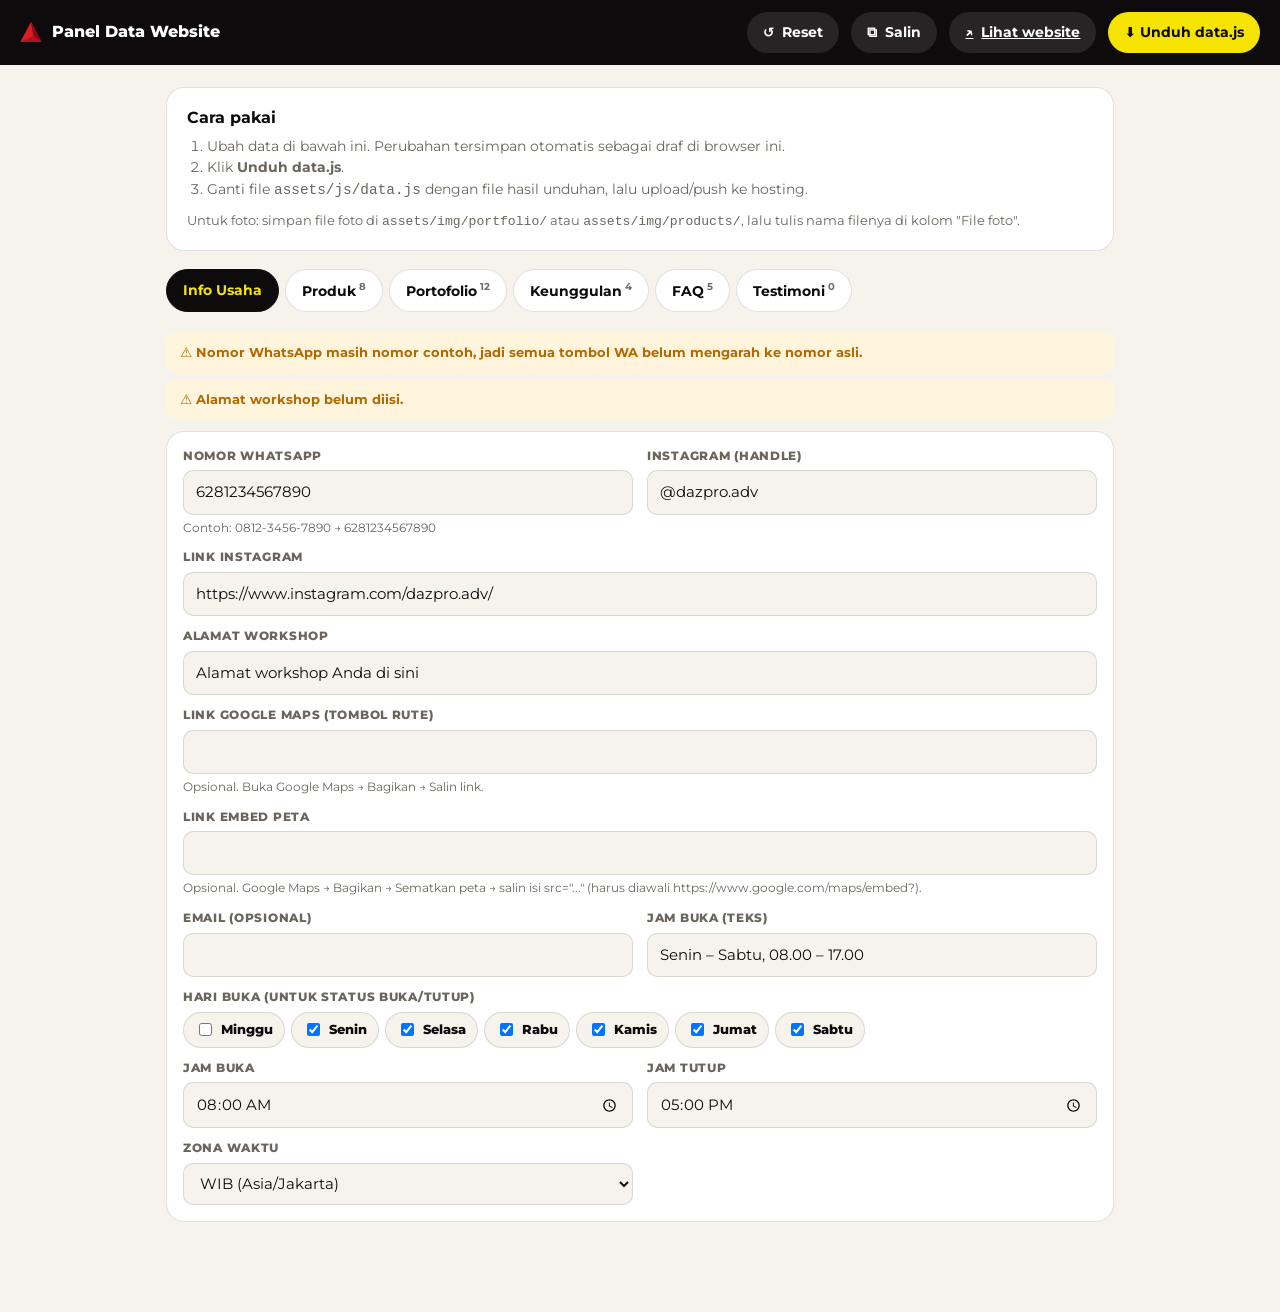
==== admin.html @ ab72d3c0 "Add search, compare, catalogue PDF, own-photo simulator and admin panel - Search palette (/, Ctrl/Cm" ====
<!doctype html>
<html lang="id">
<head>
  <meta charset="utf-8" />
  <meta name="viewport" content="width=device-width, initial-scale=1" />
  <title>Panel Data — Armada</title>
  <meta name="robots" content="noindex, nofollow" />
  <meta name="theme-color" content="#0d0b0c" />
  <link rel="icon" href="assets/img/icon-192.png" />
  <link rel="preconnect" href="https://fonts.googleapis.com" />
  <link rel="preconnect" href="https://fonts.gstatic.com" crossorigin />
  <link href="https://fonts.googleapis.com/css2?family=Montserrat:wght@500;600;700;800;900&display=swap" rel="stylesheet" />
  <style>
    :root {
      --yellow: #f5e400; --red: #c4141f; --ink: #0d0b0c; --ink-2: #1a1718; --cream: #f6f3ec; --cream-2: #ece7dc;
      --line: rgba(13, 11, 12, 0.12); --muted: #6b655e; --ok: #1d9a52; --warn: #b26a00;
      --font: "Montserrat", system-ui, sans-serif;
    }
    * { box-sizing: border-box; }
    body { margin: 0; font-family: var(--font); background: var(--cream); color: var(--ink); line-height: 1.5; }
    button, input, select, textarea { font: inherit; color: inherit; }
    button { cursor: pointer; }
    .top { position: sticky; top: 0; z-index: 10; display: flex; align-items: center; gap: 12px; flex-wrap: wrap; padding: 12px 20px; background: var(--ink); color: #fff; }
    .top h1 { font-size: 1rem; font-weight: 800; margin: 0; flex: 1; display: flex; align-items: center; gap: 10px; }
    .top h1 svg { width: 22px; height: 22px; }
    .top h1 small { font-weight: 600; color: #a39d95; font-size: 0.78rem; }
    .btn { display: inline-flex; align-items: center; gap: 8px; padding: 10px 16px; border-radius: 999px; border: 0; font-weight: 700; font-size: 0.86rem; background: rgba(255, 255, 255, 0.1); color: #fff; }
    .btn:hover { background: rgba(255, 255, 255, 0.18); }
    .btn-y { background: var(--yellow); color: var(--ink); }
    .btn-y:hover { background: #fff04a; }
    .btn-s { background: #fff; color: var(--ink); border: 1px solid var(--line); }
    .btn-s:hover { background: var(--cream-2); }
    .btn-d { background: transparent; color: var(--red); border: 1px solid rgba(196, 20, 31, 0.3); }
    .wrap { max-width: 980px; margin: 0 auto; padding: 22px 16px 80px; }
    .intro { background: #fff; border: 1px solid var(--line); border-radius: 18px; padding: 18px 20px; margin-bottom: 18px; }
    .intro b { display: block; margin-bottom: 6px; }
    .intro ol { margin: 0; padding-left: 20px; color: var(--muted); font-size: 0.9rem; }
    .intro p { margin: 10px 0 0; font-size: 0.82rem; color: var(--muted); }
    .tabs { display: flex; gap: 6px; overflow-x: auto; padding-bottom: 4px; margin-bottom: 16px; scrollbar-width: none; }
    .tab { flex: none; padding: 10px 16px; border-radius: 999px; border: 1px solid var(--line); background: #fff; font-weight: 700; font-size: 0.86rem; }
    .tab[aria-selected="true"] { background: var(--ink); color: var(--yellow); border-color: var(--ink); }
    .tab sup { font-size: 0.7em; opacity: 0.6; margin-left: 3px; }
    .panel { display: none; }
    .panel.on { display: block; }
    .card { background: #fff; border: 1px solid var(--line); border-radius: 18px; margin-bottom: 12px; overflow: hidden; }
    .card > summary { list-style: none; display: flex; align-items: center; gap: 10px; padding: 14px 16px; cursor: pointer; font-weight: 800; }
    .card > summary::-webkit-details-marker { display: none; }
    .card > summary .num { width: 28px; height: 28px; border-radius: 8px; display: grid; place-items: center; background: var(--cream-2); font-size: 0.78rem; flex: none; }
    .card > summary .ttl { flex: 1; min-width: 0; overflow: hidden; text-overflow: ellipsis; white-space: nowrap; }
    .card > summary .meta { font-size: 0.76rem; color: var(--muted); font-weight: 600; }
    .card[open] > summary { border-bottom: 1px solid var(--line); }
    .tools { display: flex; gap: 4px; }
    .ib { width: 32px; height: 32px; border-radius: 8px; border: 1px solid var(--line); background: #fff; display: grid; place-items: center; font-weight: 800; font-size: 0.9rem; }
    .ib:hover { background: var(--cream-2); }
    .ib.del { color: var(--red); }
    .body { padding: 16px; display: grid; grid-template-columns: 1fr 1fr; gap: 12px 14px; }
    .f { display: flex; flex-direction: column; gap: 5px; min-width: 0; }
    .f.full { grid-column: 1 / -1; }
    .f label { font-size: 0.74rem; font-weight: 800; letter-spacing: 0.06em; text-transform: uppercase; color: var(--muted); }
    .f small { font-size: 0.74rem; color: var(--muted); }
    .f input[type=text], .f input[type=time], .f select, .f textarea { width: 100%; padding: 10px 12px; border-radius: 10px; border: 1.5px solid var(--line); background: var(--cream); outline: none; font-size: 0.92rem; }
    .f textarea { min-height: 78px; resize: vertical; }
    .f input:focus, .f select:focus, .f textarea:focus { border-color: var(--ink); background: #fff; }
    .days { display: flex; flex-wrap: wrap; gap: 6px; }
    .days label { display: inline-flex; align-items: center; gap: 6px; padding: 7px 11px; border-radius: 999px; border: 1px solid var(--line); text-transform: none; letter-spacing: 0; font-size: 0.82rem; color: var(--ink); background: var(--cream); cursor: pointer; }
    .radios { display: flex; gap: 6px; flex-wrap: wrap; }
    .radios label { display: inline-flex; align-items: center; gap: 6px; padding: 7px 11px; border-radius: 999px; border: 1px solid var(--line); font-size: 0.82rem; text-transform: none; letter-spacing: 0; color: var(--ink); cursor: pointer; }
    .specs { display: grid; gap: 6px; }
    .spec { display: grid; grid-template-columns: 0.6fr 1.4fr 32px; gap: 6px; }
    .spec input { padding: 9px 10px; border-radius: 9px; border: 1.5px solid var(--line); background: var(--cream); outline: none; min-width: 0; }
    .addrow { justify-self: start; margin-top: 4px; padding: 7px 12px; border-radius: 999px; border: 1px dashed var(--line); background: none; font-weight: 700; font-size: 0.8rem; }
    .thumb { width: 100%; aspect-ratio: 4 / 3; border-radius: 12px; background: var(--cream-2) center / cover no-repeat; display: grid; place-items: center; color: var(--muted); font-size: 0.78rem; font-weight: 700; text-align: center; padding: 10px; }
    .add { width: 100%; padding: 14px; border-radius: 16px; border: 2px dashed var(--line); background: none; font-weight: 800; color: var(--muted); }
    .add:hover { border-color: var(--ink); color: var(--ink); }
    .warns { display: grid; gap: 6px; margin-bottom: 12px; }
    .warn { padding: 10px 14px; border-radius: 12px; background: #fff4dc; color: var(--warn); font-size: 0.84rem; font-weight: 700; }
    .okmsg { padding: 10px 14px; border-radius: 12px; background: #e3f6ea; color: var(--ok); font-size: 0.84rem; font-weight: 700; }
    .toast { position: fixed; left: 50%; bottom: 22px; transform: translate(-50%, 20px); opacity: 0; padding: 12px 18px; border-radius: 999px; background: var(--ink); color: #fff; font-weight: 700; font-size: 0.86rem; transition: all 0.3s; pointer-events: none; z-index: 20; }
    .toast.on { opacity: 1; transform: translate(-50%, 0); }
    .draft { font-size: 0.76rem; color: #a39d95; }
    @media (max-width: 640px) {
      .body { grid-template-columns: 1fr; }
      .top { padding: 10px 12px; }
      .top .btn span { display: none; }
      .spec { grid-template-columns: 1fr 1fr 32px; }
    }
  </style>
</head>
<body>
  <header class="top">
    <h1><svg viewBox="0 0 100 100" aria-hidden="true"><path d="M50 4L98 96H2z" fill="#B5141D"/><path d="M50 4L61 68L2 96z" fill="#DA1C24"/><path d="M50 4L98 96L61 68z" fill="#8A0D16"/></svg> Panel Data Website <small id="draftInfo" class="draft"></small></h1>
    <button class="btn" id="resetBtn" type="button" title="Buang perubahan & kembali ke data asli">↺ <span>Reset</span></button>
    <button class="btn" id="copyBtn" type="button">⧉ <span>Salin</span></button>
    <a class="btn" href="index.html" target="_blank" rel="noopener">↗ <span>Lihat website</span></a>
    <button class="btn btn-y" id="dlBtn" type="button">⬇ Unduh data.js</button>
  </header>

  <main class="wrap">
    <div class="intro">
      <b>Cara pakai</b>
      <ol>
        <li>Ubah data di bawah ini. Perubahan tersimpan otomatis sebagai draf di browser ini.</li>
        <li>Klik <b style="display:inline">Unduh data.js</b>.</li>
        <li>Ganti file <code>assets/js/data.js</code> dengan file hasil unduhan, lalu upload/push ke hosting.</li>
      </ol>
      <p>Untuk foto: simpan file foto di <code>assets/img/portfolio/</code> atau <code>assets/img/products/</code>, lalu tulis nama filenya di kolom "File foto".</p>
    </div>

    <nav class="tabs" role="tablist" id="tabs"></nav>
    <section id="panels"></section>
  </main>
  <div class="toast" id="toast" role="status"></div>

  <script src="assets/js/data.js"></script>
  <script>
  (() => {
    "use strict";
    const clone = (o) => JSON.parse(JSON.stringify(o === undefined ? null : o));
    const ORIGINAL = {
      SITE: clone(window.SITE || {}), PRODUCTS: clone(window.PRODUCTS || []), PORTFOLIO: clone(window.PORTFOLIO || []),
      WHY: clone(window.WHY || []), FAQ: clone(window.FAQ || []), TESTIMONI: clone(window.TESTIMONI || []),
    };
    const KEY = "armada-admin-draft";
    let D = clone(ORIGINAL);
    try {
      const saved = JSON.parse(localStorage.getItem(KEY) || "null");
      if (saved && saved.SITE) { D = Object.assign(clone(ORIGINAL), saved); }
    } catch (e) {}

    const CATS = ["Neon Box", "Huruf Timbul", "Neon Flex", "Billboard", "Pylon", "Fasad ACP", "Indoor", "Branding"];
    const ICONS = [["box", "Kotak"], ["type", "Huruf"], ["spark", "Neon"], ["board", "Billboard"], ["pylon", "Pylon"], ["layers", "Panel"], ["door", "Pintu"], ["car", "Mobil"]];
    const WHY_ICONS = [["pen", "Pena"], ["tool", "Alat"], ["shield", "Perisai"], ["pin", "Lokasi"], ["chat", "Chat"], ["clock", "Jam"]];
    const DAYS = ["Minggu", "Senin", "Selasa", "Rabu", "Kamis", "Jumat", "Sabtu"];
    const esc = (s) => String(s == null ? "" : s).replace(/[&<>"']/g, (c) => ({ "&": "&amp;", "<": "&lt;", ">": "&gt;", '"': "&quot;", "'": "&#39;" }[c]));
    const $ = (s, el = document) => el.querySelector(s);
    const $$ = (s, el = document) => [...el.querySelectorAll(s)];

    function toast(m) { const t = $("#toast"); t.textContent = m; t.classList.add("on"); clearTimeout(toast.t); toast.t = setTimeout(() => t.classList.remove("on"), 2200); }
    function save() {
      try { localStorage.setItem(KEY, JSON.stringify(D)); $("#draftInfo").textContent = "· draf tersimpan " + new Date().toLocaleTimeString("id-ID", { hour: "2-digit", minute: "2-digit" }); } catch (e) {}
    }
    const getPath = (path) => path.split(".").reduce((o, k) => (o == null ? o : o[k]), D);
    function setPath(path, val) {
      const ks = path.split(".");
      const last = ks.pop();
      const obj = ks.reduce((o, k) => o[k], D);
      obj[last] = val;
    }
    const slug = (s) => String(s || "").toLowerCase().normalize("NFD").replace(/[̀-ͯ]/g, "").replace(/[^a-z0-9]+/g, "-").replace(/^-|-$/g, "") || "produk";

    /* ---------- field builders ---------- */
    const fText = (path, label, opts = {}) =>
      '<div class="f' + (opts.full ? " full" : "") + '"><label>' + esc(label) + '</label><input type="text" data-path="' + path + '" value="' + esc(getPath(path)) + '" placeholder="' + esc(opts.ph || "") + '" />' + (opts.help ? "<small>" + esc(opts.help) + "</small>" : "") + "</div>";
    const fArea = (path, label, opts = {}) =>
      '<div class="f full"><label>' + esc(label) + '</label><textarea data-path="' + path + '" placeholder="' + esc(opts.ph || "") + '">' + esc(getPath(path)) + "</textarea></div>";
    const fSelect = (path, label, options, opts = {}) => {
      const v = getPath(path);
      const list = options.map((o) => (Array.isArray(o) ? o : [o, o]));
      if (v && !list.some(([x]) => x === v)) list.push([v, v]);
      return '<div class="f' + (opts.full ? " full" : "") + '"><label>' + esc(label) + '</label><select data-path="' + path + '">' + list.map(([x, l]) => '<option value="' + esc(x) + '"' + (x === v ? " selected" : "") + ">" + esc(l) + "</option>").join("") + "</select></div>";
    };
    const fTags = (path, label) =>
      '<div class="f full"><label>' + esc(label) + '</label><input type="text" data-tags="' + path + '" value="' + esc((getPath(path) || []).join(", ")) + '" /><small>Pisahkan dengan koma.</small></div>';
    const fSpecs = (path) => {
      const rows = getPath(path) || [];
      return '<div class="f full"><label>Spesifikasi</label><div class="specs">' +
        rows.map((r, k) => '<div class="spec"><input type="text" data-path="' + path + "." + k + '.0" value="' + esc(r[0]) + '" placeholder="Nama (mis. Bahan)" /><input type="text" data-path="' + path + "." + k + '.1" value="' + esc(r[1]) + '" placeholder="Isi" /><button type="button" class="ib del" data-spec-del="' + path + "|" + k + '" aria-label="Hapus baris">×</button></div>').join("") +
        '</div><button type="button" class="addrow" data-spec-add="' + path + '">+ Tambah baris</button></div>';
    };
    const thumb = (src) => '<div class="thumb" style="background-image:url(\'' + esc(src) + '\')" data-thumb="' + esc(src) + '">Foto belum ada<br/>(tampil ilustrasi)</div>';

    /* ---------- panels ---------- */
    function warnsHTML() {
      const s = D.SITE;
      const warns = [];
      if (!/^62\d{8,13}$/.test(s.whatsapp || "")) warns.push("Nomor WhatsApp harus format 62xxxxxxxxxx (tanpa +, tanpa 0 di depan).");
      if (s.whatsapp === "6281234567890") warns.push("Nomor WhatsApp masih nomor contoh, jadi semua tombol WA belum mengarah ke nomor asli.");
      if (!s.address || /Anda di sini/i.test(s.address)) warns.push("Alamat workshop belum diisi.");
      return warns.length ? warns.map((w) => '<div class="warn">⚠ ' + esc(w) + "</div>").join("") : '<div class="okmsg">✓ Info utama sudah lengkap.</div>';
    }
    function panelSite() {
      const s = D.SITE;
      const days = s.openDays || [];
      return '<div class="warns" id="warns">' + warnsHTML() + "</div>" +
        '<div class="card"><div class="body">' +
        fText("SITE.whatsapp", "Nomor WhatsApp", { ph: "6281234567890", help: "Contoh: 0812-3456-7890 → 6281234567890" }) +
        fText("SITE.instagramHandle", "Instagram (handle)", { ph: "@dazpro.adv" }) +
        fText("SITE.instagram", "Link Instagram", { full: true }) +
        fText("SITE.address", "Alamat workshop", { full: true }) +
        fText("SITE.mapsUrl", "Link Google Maps (tombol Rute)", { full: true, help: "Opsional. Buka Google Maps → Bagikan → Salin link." }) +
        fText("SITE.mapsEmbed", "Link embed peta", { full: true, help: "Opsional. Google Maps → Bagikan → Sematkan peta → salin isi src=\"...\" (harus diawali https://www.google.com/maps/embed?)." }) +
        fText("SITE.email", "Email (opsional)") +
        fText("SITE.hours", "Jam buka (teks)", { ph: "Senin – Sabtu, 08.00 – 17.00" }) +
        '<div class="f full"><label>Hari buka (untuk status Buka/Tutup)</label><div class="days">' +
        DAYS.map((d, k) => '<label><input type="checkbox" data-day="' + k + '"' + (days.includes(k) ? " checked" : "") + " /> " + d + "</label>").join("") + "</div></div>" +
        '<div class="f"><label>Jam buka</label><input type="time" data-path="SITE.openTime" value="' + esc(s.openTime || "08:00") + '" /></div>' +
        '<div class="f"><label>Jam tutup</label><input type="time" data-path="SITE.closeTime" value="' + esc(s.closeTime || "17:00") + '" /></div>' +
        fSelect("SITE.timezone", "Zona waktu", [["Asia/Jakarta", "WIB (Asia/Jakarta)"], ["Asia/Makassar", "WITA (Asia/Makassar)"], ["Asia/Jayapura", "WIT (Asia/Jayapura)"]]) +
        "</div></div>";
    }
    const listControls = (coll, i, n) =>
      '<span class="tools"><button type="button" class="ib" data-mv="' + coll + "|" + i + '|-1"' + (i === 0 ? " disabled" : "") + ' aria-label="Naik">↑</button><button type="button" class="ib" data-mv="' + coll + "|" + i + '|1"' + (i === n - 1 ? " disabled" : "") + ' aria-label="Turun">↓</button><button type="button" class="ib del" data-del="' + coll + "|" + i + '" aria-label="Hapus">×</button></span>';

    function panelProducts() {
      return D.PRODUCTS.map((p, i) => {
        const b = "PRODUCTS." + i;
        return '<details class="card"' + (openCards.has(b) ? " open" : "") + ' data-card="' + b + '"><summary><span class="num">' + (i + 1) + '</span><span class="ttl">' + esc(p.name || "(tanpa nama)") + '</span><span class="meta">' + esc(p.category || "") + "</span>" + listControls("PRODUCTS", i, D.PRODUCTS.length) + "</summary>" +
          '<div class="body">' + fText(b + ".name", "Nama produk") + fText(b + ".tagline", "Tagline singkat") +
          fSelect(b + ".category", "Kategori (untuk ilustrasi & karya terkait)", CATS) + fSelect(b + ".icon", "Ikon", ICONS) +
          fText(b + ".startPrice", "Harga mulai (opsional)", { ph: "Rp 350.000 / m²" }) + fText(b + ".badge", "Badge (opsional)", { ph: "Terlaris" }) +
          fArea(b + ".desc", "Deskripsi") + fSpecs(b + ".specs") + fTags(b + ".uses", "Cocok untuk") +
          fText(b + ".image", "File foto", { full: true, help: "Contoh: assets/img/products/neon-box.jpg" }) +
          fText(b + ".id", "ID (untuk link)", { help: "Huruf kecil & tanda minus, contoh: neon-box" }) +
          "</div></details>";
      }).join("") + '<button type="button" class="add" data-add="PRODUCTS">+ Tambah produk</button>';
    }
    function panelPortfolio() {
      return D.PORTFOLIO.map((w, i) => {
        const b = "PORTFOLIO." + i;
        const size = w.featured ? "featured" : w.wide ? "wide" : "normal";
        return '<details class="card"' + (openCards.has(b) ? " open" : "") + ' data-card="' + b + '"><summary><span class="num">' + (i + 1) + '</span><span class="ttl">' + esc(w.title || "(tanpa judul)") + '</span><span class="meta">' + esc(w.category || "") + "</span>" + listControls("PORTFOLIO", i, D.PORTFOLIO.length) + "</summary>" +
          '<div class="body"><div class="f">' + thumb(w.image) + "</div><div class=\"f\" style=\"gap:12px\">" +
          fText(b + ".title", "Judul") + fSelect(b + ".category", "Kategori", CATS) + fText(b + ".place", "Lokasi / jenis tempat") + "</div>" +
          fText(b + ".image", "File foto (sesudah)", { full: true, help: "Contoh: assets/img/portfolio/p1.jpg" }) +
          fText(b + ".before", "File foto sebelum (opsional)", { full: true, help: "Kalau diisi, muncul tombol Sebelum/Sesudah di lightbox." }) +
          '<div class="f full"><label>Ukuran kartu</label><div class="radios">' +
          [["normal", "Biasa"], ["wide", "Lebar"], ["featured", "Besar"]].map(([v, l]) => '<label><input type="radio" name="sz' + i + '" data-size="' + i + '" value="' + v + '"' + (size === v ? " checked" : "") + " /> " + l + "</label>").join("") +
          "</div></div></div></details>";
      }).join("") + '<button type="button" class="add" data-add="PORTFOLIO">+ Tambah karya</button>';
    }
    function panelSimple(coll, fields, titleKey) {
      return D[coll].map((it, i) => {
        const b = coll + "." + i;
        return '<details class="card"' + (openCards.has(b) ? " open" : "") + ' data-card="' + b + '"><summary><span class="num">' + (i + 1) + '</span><span class="ttl">' + esc(it[titleKey] || "(kosong)") + "</span>" + listControls(coll, i, D[coll].length) + "</summary>" +
          '<div class="body">' + fields(b) + "</div></details>";
      }).join("") + '<button type="button" class="add" data-add="' + coll + '">+ Tambah</button>';
    }

    const TABS = [
      ["site", "Info Usaha", () => panelSite(), null],
      ["products", "Produk", () => panelProducts(), "PRODUCTS"],
      ["portfolio", "Portofolio", () => panelPortfolio(), "PORTFOLIO"],
      ["why", "Keunggulan", () => panelSimple("WHY", (b) => fText(b + ".title", "Judul") + fSelect(b + ".icon", "Ikon", WHY_ICONS) + fArea(b + ".text", "Teks"), "title"), "WHY"],
      ["faq", "FAQ", () => panelSimple("FAQ", (b) => fText(b + ".q", "Pertanyaan", { full: true }) + fArea(b + ".a", "Jawaban"), "q"), "FAQ"],
      ["testi", "Testimoni", () => '<div class="intro" style="margin-bottom:12px"><b>Testimoni asli dari klien</b><p style="margin:0">Section testimoni di website baru muncul kalau ada minimal 1 testimoni. Gunakan testimoni asli dan minta izin klien.</p></div>' +
        panelSimple("TESTIMONI", (b) => fText(b + ".name", "Nama") + fText(b + ".business", "Nama usaha") + fSelect(b + ".product", "Produk", [""].concat(D.PRODUCTS.map((p) => p.name))) + fSelect(b + ".rating", "Rating", [[5, "★★★★★"], [4, "★★★★"], [3, "★★★"]].map(([v, l]) => [String(v), l])) + fArea(b + ".text", "Isi testimoni"), "name"), "TESTIMONI"],
    ];
    const DEFAULTS = {
      PRODUCTS: () => ({ id: "produk-baru-" + Date.now().toString(36).slice(-4), category: "Neon Box", name: "Produk Baru", tagline: "", icon: "box", image: "", desc: "", specs: [["Bahan", ""]], uses: [], startPrice: "", badge: "" }),
      PORTFOLIO: () => ({ title: "Karya Baru", category: "Neon Box", place: "", image: "assets/img/portfolio/", before: "" }),
      WHY: () => ({ icon: "pen", title: "", text: "" }),
      FAQ: () => ({ q: "", a: "" }),
      TESTIMONI: () => ({ name: "", business: "", text: "", rating: "5", product: "" }),
    };
    let current = "site";
    const openCards = new Set();

    function renderTabs() {
      $("#tabs").innerHTML = TABS.map(([id, label, , coll]) => '<button class="tab" role="tab" data-tab="' + id + '" aria-selected="' + (id === current) + '">' + label + (coll ? "<sup>" + D[coll].length + "</sup>" : "") + "</button>").join("");
    }
    function render() {
      renderTabs();
      const t = TABS.find((x) => x[0] === current);
      $("#panels").innerHTML = '<div class="panel on">' + t[2]() + "</div>";
      $$("[data-thumb]").forEach((el) => {
        const src = el.dataset.thumb;
        if (!src || /\/$/.test(src)) return;
        const im = new Image();
        im.onload = () => { el.textContent = ""; };
        im.src = src;
      });
    }

    /* ---------- events ---------- */
    document.addEventListener("input", (e) => {
      const el = e.target;
      if (el.dataset.path) {
        let v = el.value;
        if (el.dataset.path === "SITE.whatsapp") v = v.replace(/[^\d]/g, "").replace(/^0/, "62");
        setPath(el.dataset.path, v);
        if (/\.(name|title|q|category)$/.test(el.dataset.path)) {
          const card = el.closest("details");
          if (card) {
            const it = getPath(card.dataset.card);
            card.querySelector(".ttl").textContent = it.name || it.title || it.q || "(kosong)";
            const m = card.querySelector(".meta");
            if (m && it.category) m.textContent = it.category;
          }
        }
        if (el.dataset.path.startsWith("SITE.") && el.dataset.path === "SITE.whatsapp" && el.value !== v) el.value = v;
        save();
      } else if (el.dataset.tags) {
        setPath(el.dataset.tags, el.value.split(",").map((x) => x.trim()).filter(Boolean));
        save();
      }
    });
    document.addEventListener("change", (e) => {
      const el = e.target;
      if (el.dataset.path && el.tagName === "SELECT") { setPath(el.dataset.path, el.value); save(); }
      if (el.dataset.day) {
        D.SITE.openDays = $$("[data-day]").filter((x) => x.checked).map((x) => +x.dataset.day);
        save();
      }
      if (el.dataset.size) {
        const w = D.PORTFOLIO[+el.dataset.size];
        delete w.featured; delete w.wide;
        if (el.value === "featured") w.featured = true;
        if (el.value === "wide") w.wide = true;
        save();
      }
      if (el.dataset.path === "SITE.whatsapp" || el.dataset.path === "SITE.address") { const w = $("#warns"); if (w) w.innerHTML = warnsHTML(); }
    });
    document.addEventListener("toggle", (e) => {
      const d = e.target;
      if (d.dataset && d.dataset.card) d.open ? openCards.add(d.dataset.card) : openCards.delete(d.dataset.card);
    }, true);
    document.addEventListener("click", (e) => {
      const tab = e.target.closest("[data-tab]");
      if (tab) { current = tab.dataset.tab; render(); return; }
      const add = e.target.closest("[data-add]");
      if (add) {
        const c = add.dataset.add;
        D[c].push(DEFAULTS[c]());
        openCards.add(c + "." + (D[c].length - 1));
        save(); render();
        setTimeout(() => { const cards = $$("details.card"); const last = cards[cards.length - 1]; if (last) last.scrollIntoView({ behavior: "smooth", block: "center" }); }, 50);
        return;
      }
      const del = e.target.closest("[data-del]");
      if (del) {
        e.preventDefault();
        const [c, i] = del.dataset.del.split("|");
        const it = D[c][+i];
        if (!confirm('Hapus "' + (it.name || it.title || it.q || "item ini") + '"?')) return;
        D[c].splice(+i, 1);
        openCards.clear();
        save(); render(); toast("Dihapus");
        return;
      }
      const mv = e.target.closest("[data-mv]");
      if (mv) {
        e.preventDefault();
        const [c, i, d] = mv.dataset.mv.split("|");
        const a = +i, b2 = a + +d;
        if (b2 < 0 || b2 >= D[c].length) return;
        [D[c][a], D[c][b2]] = [D[c][b2], D[c][a]];
        openCards.clear();
        save(); render();
        return;
      }
      const sa = e.target.closest("[data-spec-add]");
      if (sa) { getPath(sa.dataset.specAdd).push(["", ""]); save(); render(); return; }
      const sd = e.target.closest("[data-spec-del]");
      if (sd) { const [path, k] = sd.dataset.specDel.split("|"); getPath(path).splice(+k, 1); save(); render(); return; }
    });

    /* ---------- output ---------- */
    function buildFile() {
      D.PRODUCTS.forEach((p) => { if (!p.id) p.id = slug(p.name); });
      const stamp = new Date().toLocaleString("id-ID");
      const j = (v) => JSON.stringify(v, null, 2);
      return "/* =========================================================\n" +
        "   DATA WEBSITE CV ARMADA ADVERTISING\n" +
        "   Dibuat lewat admin.html pada " + stamp + ".\n" +
        "   Bisa diedit lagi lewat admin.html atau langsung di file ini.\n" +
        "   ========================================================= */\n\n" +
        "window.SITE = " + j(D.SITE) + ";\n\n" +
        "window.PRODUCTS = " + j(D.PRODUCTS) + ";\n\n" +
        "window.PORTFOLIO = " + j(D.PORTFOLIO) + ";\n\n" +
        "window.WHY = " + j(D.WHY) + ";\n\n" +
        "window.FAQ = " + j(D.FAQ) + ";\n\n" +
        "window.TESTIMONI = " + j(D.TESTIMONI.map((t) => Object.assign({}, t, { rating: +t.rating || 5 }))) + ";\n";
    }
    $("#dlBtn").addEventListener("click", () => {
      const blob = new Blob([buildFile()], { type: "text/javascript" });
      const a = document.createElement("a");
      a.href = URL.createObjectURL(blob);
      a.download = "data.js";
      document.body.appendChild(a);
      a.click();
      setTimeout(() => { URL.revokeObjectURL(a.href); a.remove(); }, 1000);
      toast("data.js diunduh — ganti file assets/js/data.js dengan file ini");
    });
    $("#copyBtn").addEventListener("click", async () => {
      try { await navigator.clipboard.writeText(buildFile()); toast("Isi data.js disalin"); } catch (e) { toast("Gagal menyalin — pakai tombol Unduh"); }
    });
    $("#resetBtn").addEventListener("click", () => {
      if (!confirm("Buang semua perubahan draf dan kembali ke data asli?")) return;
      D = clone(ORIGINAL);
      try { localStorage.removeItem(KEY); } catch (e) {}
      $("#draftInfo").textContent = "";
      openCards.clear();
      render();
      toast("Kembali ke data asli");
    });

    try { if (localStorage.getItem(KEY)) $("#draftInfo").textContent = "· draf dimuat"; } catch (e) {}
    render();
  })();
  </script>
</body>
</html>
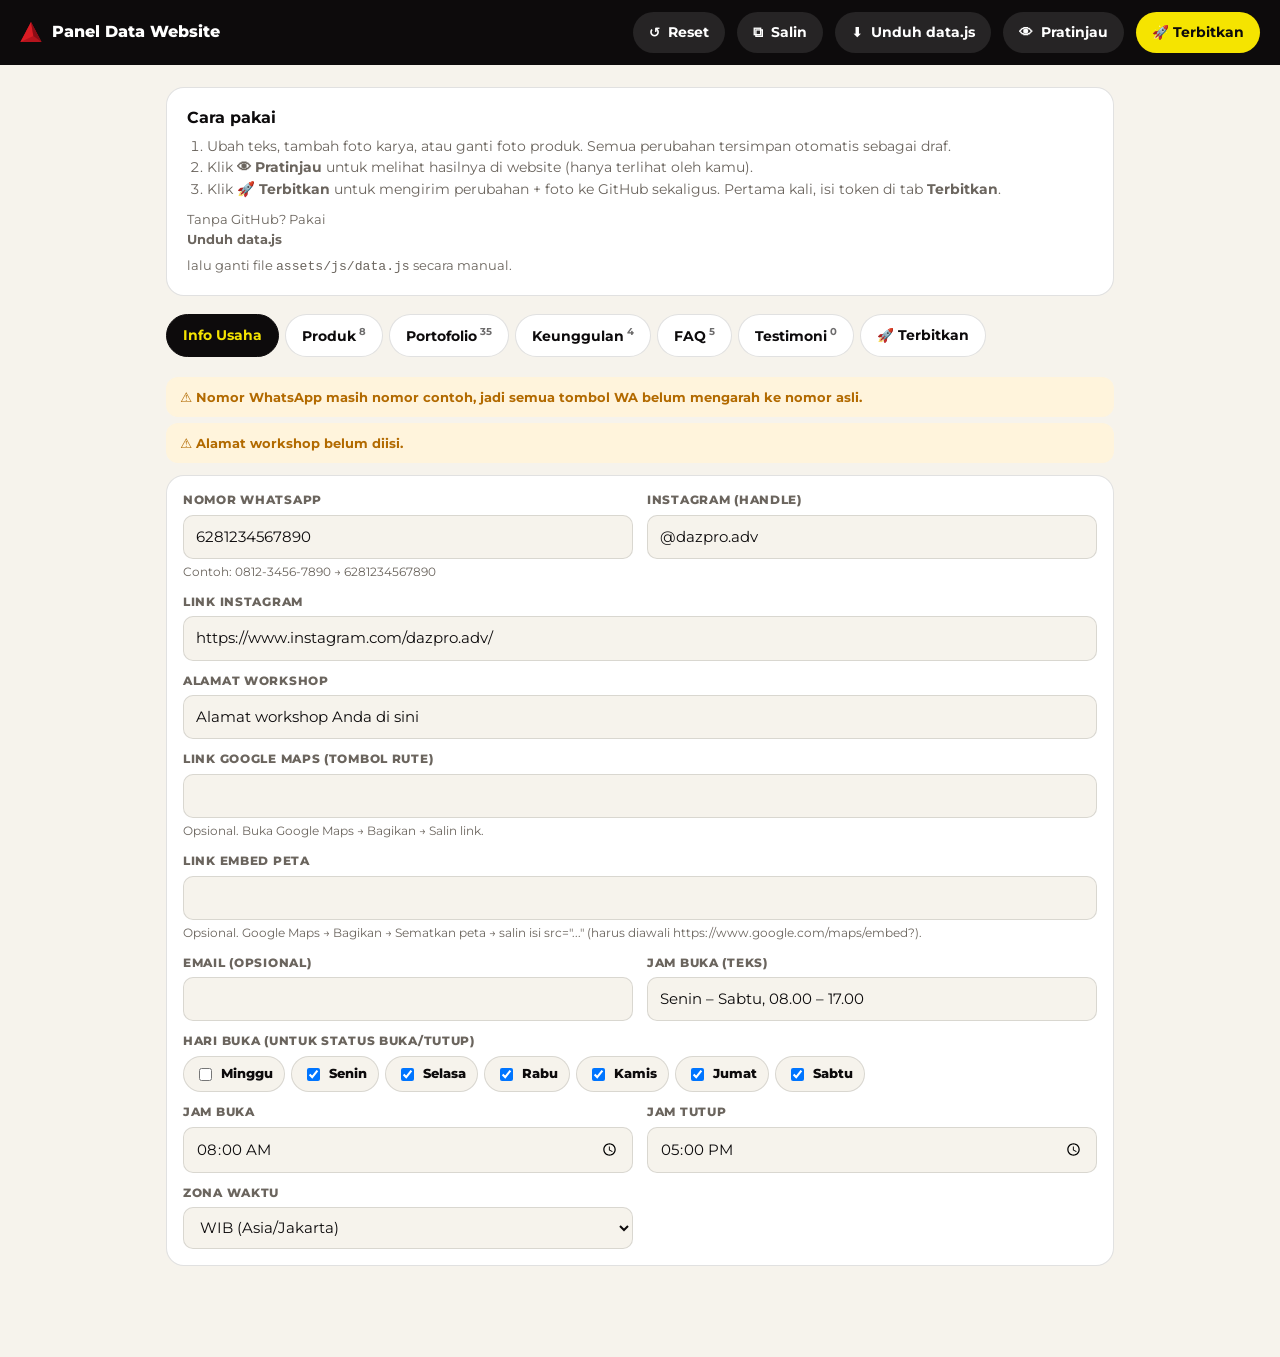
==== commit 277acdba: "Add real portfolio photos and settings gear with upload/preview/publish - 35 real project photos (we" ====
--- a/admin.html
+++ b/admin.html
@@ -78,6 +78,30 @@
     .toast { position: fixed; left: 50%; bottom: 22px; transform: translate(-50%, 20px); opacity: 0; padding: 12px 18px; border-radius: 999px; background: var(--ink); color: #fff; font-weight: 700; font-size: 0.86rem; transition: all 0.3s; pointer-events: none; z-index: 20; }
     .toast.on { opacity: 1; transform: translate(-50%, 0); }
     .draft { font-size: 0.76rem; color: #a39d95; }
+    .upbar { display: flex; align-items: center; gap: 12px; flex-wrap: wrap; margin-bottom: 12px; padding: 14px 16px; border-radius: 16px; background: var(--ink); color: #fff; }
+    .upbar small { color: #a39d95; font-size: 0.8rem; }
+    .btn-up { display: inline-flex; align-items: center; gap: 8px; padding: 11px 16px; border-radius: 999px; background: var(--yellow); color: var(--ink); font-weight: 800; font-size: 0.88rem; cursor: pointer; }
+    .btn-up:focus-within { outline: 2px solid #fff; outline-offset: 2px; }
+    .btn-up input, .thumb-wrap input { position: absolute; width: 1px; height: 1px; opacity: 0; }
+    .thumb-wrap { position: relative; display: grid; gap: 8px; }
+    .thumb-wrap .thumb { background-size: contain; background-color: #1a1718; }
+    .swap { display: inline-flex; justify-content: center; padding: 8px 12px; border-radius: 999px; border: 1px dashed var(--line); font-weight: 700; font-size: 0.8rem; cursor: pointer; background: #fff; }
+    .swap:hover { border-color: var(--ink); }
+    .pend { display: inline-block; padding: 3px 8px; border-radius: 999px; background: #fff4dc; color: var(--warn); font-size: 0.7rem; font-weight: 800; }
+    .ratio { font-size: 0.78rem; color: var(--muted); }
+    .btn[disabled] { opacity: 0.5; pointer-events: none; }
+    .busy { position: fixed; inset: 0; z-index: 30; display: none; place-items: center; background: rgba(13, 11, 12, 0.55); }
+    .busy.on { display: grid; }
+    .busy div { padding: 18px 24px; border-radius: 18px; background: #fff; font-weight: 800; display: flex; align-items: center; gap: 12px; }
+    .busy div::before { content: ""; width: 18px; height: 18px; border-radius: 50%; border: 3px solid var(--cream-2); border-top-color: var(--ink); animation: sp 0.8s linear infinite; }
+    @keyframes sp { to { transform: rotate(360deg); } }
+    .steps-gh { margin: 0; padding-left: 20px; color: var(--muted); font-size: 0.88rem; display: grid; gap: 4px; }
+    .steps-gh a { color: var(--ink); font-weight: 700; }
+    .chk { display: flex; align-items: center; gap: 8px; font-size: 0.86rem; font-weight: 600; }
+    .res { padding: 12px 14px; border-radius: 12px; font-size: 0.86rem; font-weight: 700; }
+    .res.ok { background: #e3f6ea; color: var(--ok); }
+    .res.err { background: #fde8e8; color: var(--red); }
+    .res a { color: inherit; }
     @media (max-width: 640px) {
       .body { grid-template-columns: 1fr; }
       .top { padding: 10px 12px; }
@@ -91,25 +115,27 @@
     <h1><svg viewBox="0 0 100 100" aria-hidden="true"><path d="M50 4L98 96H2z" fill="#B5141D"/><path d="M50 4L61 68L2 96z" fill="#DA1C24"/><path d="M50 4L98 96L61 68z" fill="#8A0D16"/></svg> Panel Data Website <small id="draftInfo" class="draft"></small></h1>
     <button class="btn" id="resetBtn" type="button" title="Buang perubahan & kembali ke data asli">↺ <span>Reset</span></button>
     <button class="btn" id="copyBtn" type="button">⧉ <span>Salin</span></button>
-    <a class="btn" href="index.html" target="_blank" rel="noopener">↗ <span>Lihat website</span></a>
-    <button class="btn btn-y" id="dlBtn" type="button">⬇ Unduh data.js</button>
+    <button class="btn" id="dlBtn" type="button">⬇ <span>Unduh data.js</span></button>
+    <button class="btn" id="previewBtn" type="button">👁 <span>Pratinjau</span></button>
+    <button class="btn btn-y" id="pubBtn" type="button">🚀 Terbitkan</button>
   </header>
 
   <main class="wrap">
     <div class="intro">
       <b>Cara pakai</b>
       <ol>
-        <li>Ubah data di bawah ini. Perubahan tersimpan otomatis sebagai draf di browser ini.</li>
-        <li>Klik <b style="display:inline">Unduh data.js</b>.</li>
-        <li>Ganti file <code>assets/js/data.js</code> dengan file hasil unduhan, lalu upload/push ke hosting.</li>
+        <li>Ubah teks, tambah foto karya, atau ganti foto produk. Semua perubahan tersimpan otomatis sebagai draf.</li>
+        <li>Klik <b style="display:inline">👁 Pratinjau</b> untuk melihat hasilnya di website (hanya terlihat oleh kamu).</li>
+        <li>Klik <b style="display:inline">🚀 Terbitkan</b> untuk mengirim perubahan + foto ke GitHub sekaligus. Pertama kali, isi token di tab <b style="display:inline">Terbitkan</b>.</li>
       </ol>
-      <p>Untuk foto: simpan file foto di <code>assets/img/portfolio/</code> atau <code>assets/img/products/</code>, lalu tulis nama filenya di kolom "File foto".</p>
+      <p>Tanpa GitHub? Pakai <b>Unduh data.js</b> lalu ganti file <code>assets/js/data.js</code> secara manual.</p>
     </div>
 
     <nav class="tabs" role="tablist" id="tabs"></nav>
     <section id="panels"></section>
   </main>
   <div class="toast" id="toast" role="status"></div>
+  <div class="busy" id="busy" role="status" aria-live="polite"><div id="busyText">Memproses…</div></div>
 
   <script src="assets/js/data.js"></script>
   <script>
@@ -121,13 +147,23 @@
       WHY: clone(window.WHY || []), FAQ: clone(window.FAQ || []), TESTIMONI: clone(window.TESTIMONI || []),
     };
     const KEY = "armada-admin-draft";
+    const hashOf = (str) => { let h = 5381; for (let i = 0; i < str.length; i++) h = ((h << 5) + h + str.charCodeAt(i)) | 0; return String(h >>> 0); };
+    const BASE = hashOf(JSON.stringify(ORIGINAL));
     let D = clone(ORIGINAL);
     try {
       const saved = JSON.parse(localStorage.getItem(KEY) || "null");
-      if (saved && saved.SITE) { D = Object.assign(clone(ORIGINAL), saved); }
+      if (saved && saved.SITE) {
+        const same = saved._base === BASE;
+        if (same || confirm("Ada draf lama yang dibuat sebelum data website diperbarui.\n\nOK = lanjutkan draf lama\nBatal = pakai data website terbaru")) {
+          D = Object.assign(clone(ORIGINAL), saved);
+        } else {
+          localStorage.setItem(KEY, "");
+        }
+      }
     } catch (e) {}
-
-    const CATS = ["Neon Box", "Huruf Timbul", "Neon Flex", "Billboard", "Pylon", "Fasad ACP", "Indoor", "Branding"];
+    delete D._base;
+
+    const CATS = ["Huruf Timbul", "Neon Box", "Neon Flex", "Billboard", "Pylon", "Fasad ACP", "Indoor", "Branding", "Event"];
     const ICONS = [["box", "Kotak"], ["type", "Huruf"], ["spark", "Neon"], ["board", "Billboard"], ["pylon", "Pylon"], ["layers", "Panel"], ["door", "Pintu"], ["car", "Mobil"]];
     const WHY_ICONS = [["pen", "Pena"], ["tool", "Alat"], ["shield", "Perisai"], ["pin", "Lokasi"], ["chat", "Chat"], ["clock", "Jam"]];
     const DAYS = ["Minggu", "Senin", "Selasa", "Rabu", "Kamis", "Jumat", "Sabtu"];
@@ -137,7 +173,7 @@
 
     function toast(m) { const t = $("#toast"); t.textContent = m; t.classList.add("on"); clearTimeout(toast.t); toast.t = setTimeout(() => t.classList.remove("on"), 2200); }
     function save() {
-      try { localStorage.setItem(KEY, JSON.stringify(D)); $("#draftInfo").textContent = "· draf tersimpan " + new Date().toLocaleTimeString("id-ID", { hour: "2-digit", minute: "2-digit" }); } catch (e) {}
+      try { localStorage.setItem(KEY, JSON.stringify(Object.assign({ _base: BASE }, D))); $("#draftInfo").textContent = "· draf tersimpan " + new Date().toLocaleTimeString("id-ID", { hour: "2-digit", minute: "2-digit" }); } catch (e) {}
     }
     const getPath = (path) => path.split(".").reduce((o, k) => (o == null ? o : o[k]), D);
     function setPath(path, val) {
@@ -167,7 +203,15 @@
         rows.map((r, k) => '<div class="spec"><input type="text" data-path="' + path + "." + k + '.0" value="' + esc(r[0]) + '" placeholder="Nama (mis. Bahan)" /><input type="text" data-path="' + path + "." + k + '.1" value="' + esc(r[1]) + '" placeholder="Isi" /><button type="button" class="ib del" data-spec-del="' + path + "|" + k + '" aria-label="Hapus baris">×</button></div>').join("") +
         '</div><button type="button" class="addrow" data-spec-add="' + path + '">+ Tambah baris</button></div>';
     };
-    const thumb = (src) => '<div class="thumb" style="background-image:url(\'' + esc(src) + '\')" data-thumb="' + esc(src) + '">Foto belum ada<br/>(tampil ilustrasi)</div>';
+    const PENDING = new Map(); // path -> { blob, url }
+    const urlFor = (path) => (PENDING.get(path) || {}).url || path;
+    function saveBlobs() {
+      const m = {};
+      PENDING.forEach((v, k) => { m[k] = v.url; });
+      try { localStorage.setItem("armada-admin-blobs", JSON.stringify(m)); } catch (e) {}
+    }
+    const thumb = (src) => '<div class="thumb" style="background-image:url(\'' + esc(urlFor(src)) + '\')" data-thumb="' + esc(urlFor(src)) + '">Foto belum ada<br/>(tampil ilustrasi)</div>';
+    const pendBadge = (path) => (PENDING.has(path) ? ' <span class="pend">belum diterbitkan</span>' : "");
 
     /* ---------- panels ---------- */
     function warnsHTML() {
@@ -209,23 +253,25 @@
           fSelect(b + ".category", "Kategori (untuk ilustrasi & karya terkait)", CATS) + fSelect(b + ".icon", "Ikon", ICONS) +
           fText(b + ".startPrice", "Harga mulai (opsional)", { ph: "Rp 350.000 / m²" }) + fText(b + ".badge", "Badge (opsional)", { ph: "Terlaris" }) +
           fArea(b + ".desc", "Deskripsi") + fSpecs(b + ".specs") + fTags(b + ".uses", "Cocok untuk") +
-          fText(b + ".image", "File foto", { full: true, help: "Contoh: assets/img/products/neon-box.jpg" }) +
+          '<div class="f"><div class="thumb-wrap">' + thumb(p.image) + '<label class="swap">📷 Ganti foto<input type="file" accept="image/*" data-replace="PRODUCTS|' + i + '" /></label></div></div>' +
+          '<div class="f"><label>File foto' + pendBadge(p.image) + '</label><input type="text" data-path="' + b + '.image" value="' + esc(p.image) + '" /><small>Terisi otomatis saat ganti foto.</small></div>' +
           fText(b + ".id", "ID (untuk link)", { help: "Huruf kecil & tanda minus, contoh: neon-box" }) +
           "</div></details>";
       }).join("") + '<button type="button" class="add" data-add="PRODUCTS">+ Tambah produk</button>';
     }
     function panelPortfolio() {
-      return D.PORTFOLIO.map((w, i) => {
+      return '<div class="upbar"><label class="btn-up">＋ Tambah foto karya<input type="file" accept="image/*" multiple data-upload="PORTFOLIO" /></label><small>Bisa pilih banyak foto sekaligus. Otomatis dikecilkan, proporsional, dan data lokasi (EXIF) dihapus.</small></div>' +
+        D.PORTFOLIO.map((w, i) => {
         const b = "PORTFOLIO." + i;
         const size = w.featured ? "featured" : w.wide ? "wide" : "normal";
         return '<details class="card"' + (openCards.has(b) ? " open" : "") + ' data-card="' + b + '"><summary><span class="num">' + (i + 1) + '</span><span class="ttl">' + esc(w.title || "(tanpa judul)") + '</span><span class="meta">' + esc(w.category || "") + "</span>" + listControls("PORTFOLIO", i, D.PORTFOLIO.length) + "</summary>" +
-          '<div class="body"><div class="f">' + thumb(w.image) + "</div><div class=\"f\" style=\"gap:12px\">" +
+          '<div class="body"><div class="f"><div class="thumb-wrap">' + thumb(w.thumb || w.image) + '<label class="swap">📷 Ganti foto<input type="file" accept="image/*" data-replace="PORTFOLIO|' + i + '" /></label></div></div><div class="f" style="gap:12px">' +
           fText(b + ".title", "Judul") + fSelect(b + ".category", "Kategori", CATS) + fText(b + ".place", "Lokasi / jenis tempat") + "</div>" +
-          fText(b + ".image", "File foto (sesudah)", { full: true, help: "Contoh: assets/img/portfolio/p1.jpg" }) +
+          '<div class="f full"><label>File foto' + pendBadge(w.image) + '</label><input type="text" data-path="' + b + '.image" value="' + esc(w.image) + '" /><small>Terisi otomatis saat upload.' + (w.ratio ? ' <span class="ratio">Rasio ' + esc(w.ratio) + " (proporsional otomatis)</span>" : "") + "</small></div>" +
           fText(b + ".before", "File foto sebelum (opsional)", { full: true, help: "Kalau diisi, muncul tombol Sebelum/Sesudah di lightbox." }) +
-          '<div class="f full"><label>Ukuran kartu</label><div class="radios">' +
+          (w.ratio ? "" : '<div class="f full"><label>Ukuran kartu</label><div class="radios">' +
           [["normal", "Biasa"], ["wide", "Lebar"], ["featured", "Besar"]].map(([v, l]) => '<label><input type="radio" name="sz' + i + '" data-size="' + i + '" value="' + v + '"' + (size === v ? " checked" : "") + " /> " + l + "</label>").join("") +
-          "</div></div></div></details>";
+          "</div></div>") + "</div></details>";
       }).join("") + '<button type="button" class="add" data-add="PORTFOLIO">+ Tambah karya</button>';
     }
     function panelSimple(coll, fields, titleKey) {
@@ -234,6 +280,40 @@
         return '<details class="card"' + (openCards.has(b) ? " open" : "") + ' data-card="' + b + '"><summary><span class="num">' + (i + 1) + '</span><span class="ttl">' + esc(it[titleKey] || "(kosong)") + "</span>" + listControls(coll, i, D[coll].length) + "</summary>" +
           '<div class="body">' + fields(b) + "</div></details>";
       }).join("") + '<button type="button" class="add" data-add="' + coll + '">+ Tambah</button>';
+    }
+
+    const GHK = "armada-gh";
+    function ghCfg() {
+      const def = { owner: "azkinadeco", repo: "armada_advertising", branch: "main", token: "" };
+      try { return Object.assign(def, JSON.parse(localStorage.getItem(GHK) || sessionStorage.getItem(GHK) || "null") || {}); } catch (e) { return def; }
+    }
+    function saveGh(cfg, remember) {
+      const v = JSON.stringify(cfg);
+      try {
+        if (remember) { localStorage.setItem(GHK, v); sessionStorage.setItem(GHK, ""); }
+        else { sessionStorage.setItem(GHK, v); localStorage.setItem(GHK, ""); }
+      } catch (e) {}
+    }
+    let lastResult = "";
+    function panelPublish() {
+      const c = ghCfg();
+      const remembered = (() => { try { return !!localStorage.getItem(GHK); } catch (e) { return false; } })();
+      return '<div class="card"><div class="body">' +
+        '<div class="f full"><label>Terbitkan langsung ke GitHub</label><ol class="steps-gh">' +
+        '<li>Buka <a href="https://github.com/settings/personal-access-tokens/new" target="_blank" rel="noopener">pembuatan Fine-grained token</a>.</li>' +
+        "<li>Repository access: <b>Only select repositories</b> → pilih repo website ini.</li>" +
+        "<li>Permissions → Repository → <b>Contents: Read and write</b>. Buat token, lalu salin.</li>" +
+        "<li>Tempel di bawah, klik <b>Tes koneksi</b>, lalu <b>🚀 Terbitkan</b>.</li></ol></div>" +
+        '<div class="f"><label>Pemilik (owner)</label><input type="text" data-gh="owner" value="' + esc(c.owner) + '" /></div>' +
+        '<div class="f"><label>Repo</label><input type="text" data-gh="repo" value="' + esc(c.repo) + '" /></div>' +
+        '<div class="f"><label>Branch</label><input type="text" data-gh="branch" value="' + esc(c.branch) + '" /></div>' +
+        '<div class="f"><label>Token</label><input type="password" data-gh="token" value="' + esc(c.token) + '" placeholder="github_pat_…" autocomplete="off" /></div>' +
+        '<label class="chk f full"><input type="checkbox" id="ghRemember"' + (remembered ? " checked" : "") + " /> Ingat token di perangkat ini (jangan centang di komputer umum)</label>" +
+        '<div class="f full" style="flex-direction:row;gap:8px;flex-wrap:wrap"><button type="button" class="btn btn-s" id="ghTest">Tes koneksi</button><button type="button" class="btn btn-y" id="ghPublish2">🚀 Terbitkan sekarang</button>' +
+        (PENDING.size ? '<button type="button" class="btn btn-s" id="dlPhotos">⬇ Unduh ' + PENDING.size + " foto baru</button>" : "") + "</div>" +
+        '<div class="f full"><small>' + (PENDING.size ? PENDING.size + " file foto menunggu diterbitkan. Jangan tutup halaman ini sebelum terbit." : "Tidak ada foto yang menunggu.") + "</small></div>" +
+        '<div class="f full" id="ghResult">' + lastResult + "</div>" +
+        "</div></div>";
     }
 
     const TABS = [
@@ -244,10 +324,11 @@
       ["faq", "FAQ", () => panelSimple("FAQ", (b) => fText(b + ".q", "Pertanyaan", { full: true }) + fArea(b + ".a", "Jawaban"), "q"), "FAQ"],
       ["testi", "Testimoni", () => '<div class="intro" style="margin-bottom:12px"><b>Testimoni asli dari klien</b><p style="margin:0">Section testimoni di website baru muncul kalau ada minimal 1 testimoni. Gunakan testimoni asli dan minta izin klien.</p></div>' +
         panelSimple("TESTIMONI", (b) => fText(b + ".name", "Nama") + fText(b + ".business", "Nama usaha") + fSelect(b + ".product", "Produk", [""].concat(D.PRODUCTS.map((p) => p.name))) + fSelect(b + ".rating", "Rating", [[5, "★★★★★"], [4, "★★★★"], [3, "★★★"]].map(([v, l]) => [String(v), l])) + fArea(b + ".text", "Isi testimoni"), "name"), "TESTIMONI"],
+      ["publish", "🚀 Terbitkan", () => panelPublish(), null],
     ];
     const DEFAULTS = {
       PRODUCTS: () => ({ id: "produk-baru-" + Date.now().toString(36).slice(-4), category: "Neon Box", name: "Produk Baru", tagline: "", icon: "box", image: "", desc: "", specs: [["Bahan", ""]], uses: [], startPrice: "", badge: "" }),
-      PORTFOLIO: () => ({ title: "Karya Baru", category: "Neon Box", place: "", image: "assets/img/portfolio/", before: "" }),
+      PORTFOLIO: () => ({ title: "Karya Baru", category: "Huruf Timbul", place: "", image: "", before: "" }),
       WHY: () => ({ icon: "pen", title: "", text: "" }),
       FAQ: () => ({ q: "", a: "" }),
       TESTIMONI: () => ({ name: "", business: "", text: "", rating: "5", product: "" }),
@@ -354,6 +435,172 @@
       if (sd) { const [path, k] = sd.dataset.specDel.split("|"); getPath(path).splice(+k, 1); save(); render(); return; }
     });
 
+    /* ---------- images: resize in the browser (also strips EXIF) ---------- */
+    const busy = (on, t) => { $("#busy").classList.toggle("on", !!on); if (t) $("#busyText").textContent = t; };
+    function loadImg(file) {
+      return new Promise((res, rej) => {
+        const url = URL.createObjectURL(file);
+        const im = new Image();
+        im.onload = () => res({ im, url });
+        im.onerror = () => { URL.revokeObjectURL(url); rej(new Error("Format foto tidak didukung")); };
+        im.src = url;
+      });
+    }
+    function resizeTo(im, max, q) {
+      const r = Math.min(1, max / Math.max(im.naturalWidth, im.naturalHeight));
+      const w = Math.round(im.naturalWidth * r), h = Math.round(im.naturalHeight * r);
+      const cv = document.createElement("canvas");
+      cv.width = w; cv.height = h;
+      cv.getContext("2d").drawImage(im, 0, 0, w, h);
+      return new Promise((res) => cv.toBlob((blob) => res({ blob, w, h }), "image/jpeg", q));
+    }
+    function addPending(path, blob) {
+      const old = PENDING.get(path);
+      if (old) URL.revokeObjectURL(old.url);
+      PENDING.set(path, { blob, url: URL.createObjectURL(blob) });
+    }
+    const uid = () => Date.now().toString(36) + Math.random().toString(36).slice(2, 6);
+    async function photoEntry(file, folder, withThumb) {
+      const { im, url } = await loadImg(file);
+      const full = await resizeTo(im, 1600, 0.82);
+      const base = "assets/img/" + folder + "/u-" + uid();
+      addPending(base + ".jpg", full.blob);
+      let thumbPath = "";
+      if (withThumb) {
+        const sm = await resizeTo(im, 760, 0.78);
+        thumbPath = base + "-sm.jpg";
+        addPending(thumbPath, sm.blob);
+      }
+      URL.revokeObjectURL(url);
+      return { image: base + ".jpg", thumb: thumbPath, ratio: full.w + "/" + full.h };
+    }
+    document.addEventListener("change", async (e) => {
+      const el = e.target;
+      if (!el.files || !el.files.length || !(el.dataset.upload || el.dataset.replace)) return;
+      const files = [...el.files];
+      el.value = "";
+      try {
+        if (el.dataset.upload) {
+          const fresh = [];
+          for (let k = 0; k < files.length; k++) {
+            busy(true, "Memproses foto " + (k + 1) + "/" + files.length + "…");
+            const r = await photoEntry(files[k], "portfolio", true);
+            fresh.push({ title: "", category: CATS[0], place: "", image: r.image, thumb: r.thumb, ratio: r.ratio });
+          }
+          D.PORTFOLIO.unshift(...fresh);
+          openCards.clear();
+          fresh.forEach((_, k) => openCards.add("PORTFOLIO." + k));
+          toast(fresh.length + " foto ditambahkan — isi judul & kategorinya");
+        } else {
+          const [coll, i] = el.dataset.replace.split("|");
+          busy(true, "Memproses foto…");
+          const r = await photoEntry(files[0], coll === "PRODUCTS" ? "products" : "portfolio", coll === "PORTFOLIO");
+          const it = D[coll][+i];
+          it.image = r.image;
+          if (coll === "PORTFOLIO") { it.thumb = r.thumb; it.ratio = r.ratio; delete it.featured; delete it.wide; }
+          openCards.add(coll + "." + i);
+          toast("Foto diganti");
+        }
+        save(); saveBlobs(); render();
+      } catch (err) {
+        toast(err.message || "Gagal memproses foto");
+      } finally { busy(false); }
+    });
+    window.addEventListener("beforeunload", (e) => { if (PENDING.size) { e.preventDefault(); e.returnValue = ""; } });
+
+    /* ---------- GitHub publish (single commit: data.js + new photos) ---------- */
+    async function gh(path, opts) {
+      const c = ghCfg();
+      const o = opts || {};
+      const r = await fetch("https://api.github.com/repos/" + encodeURIComponent(c.owner) + "/" + encodeURIComponent(c.repo) + path, {
+        method: o.method || "GET",
+        headers: Object.assign({ Accept: "application/vnd.github+json", Authorization: "Bearer " + c.token, "X-GitHub-Api-Version": "2022-11-28" }, o.body ? { "Content-Type": "application/json" } : {}),
+        body: o.body ? JSON.stringify(o.body) : undefined,
+      });
+      if (!r.ok) {
+        let m = "";
+        try { m = (await r.json()).message || ""; } catch (e) {}
+        const hint = r.status === 401 ? "Token salah atau kedaluwarsa." : r.status === 403 ? "Token tidak punya izin Contents: Read and write." : r.status === 404 ? "Repo/branch tidak ditemukan, atau token tidak diberi akses ke repo ini." : r.status === 409 || r.status === 422 ? "Repo berubah saat proses — coba Terbitkan lagi." : "";
+        throw new Error("GitHub " + r.status + (m ? " · " + m : "") + (hint ? " — " + hint : ""));
+      }
+      return r.status === 204 ? null : r.json();
+    }
+    const b64Blob = (blob) => new Promise((res, rej) => { const fr = new FileReader(); fr.onload = () => res(String(fr.result).split(",")[1]); fr.onerror = rej; fr.readAsDataURL(blob); });
+    const b64Text = (t) => { const bytes = new TextEncoder().encode(t); let bin = ""; for (let i = 0; i < bytes.length; i += 0x8000) bin += String.fromCharCode.apply(null, bytes.subarray(i, i + 0x8000)); return btoa(bin); };
+    const showResult = (html) => { lastResult = html; const el = $("#ghResult"); if (el) el.innerHTML = html; };
+    async function publish() {
+      const c = ghCfg();
+      if (!c.token) { current = "publish"; render(); toast("Isi token GitHub dulu (sekali saja)"); return; }
+      const photos = PENDING.size;
+      if (!confirm("Terbitkan perubahan" + (photos ? " dan " + photos + " file foto" : "") + " ke " + c.owner + "/" + c.repo + " (" + c.branch + ")?")) return;
+      try {
+        busy(true, "Menghubungkan ke GitHub…");
+        const ref = await gh("/git/ref/heads/" + encodeURIComponent(c.branch));
+        const baseSha = ref.object.sha;
+        const baseCommit = await gh("/git/commits/" + baseSha);
+        const files = [{ path: "assets/js/data.js", get: async () => b64Text(buildFile()) }];
+        PENDING.forEach((v, path) => files.push({ path, get: () => b64Blob(v.blob) }));
+        const tree = [];
+        for (let k = 0; k < files.length; k++) {
+          busy(true, "Mengunggah " + (k + 1) + "/" + files.length + "…");
+          const blob = await gh("/git/blobs", { method: "POST", body: { content: await files[k].get(), encoding: "base64" } });
+          tree.push({ path: files[k].path, mode: "100644", type: "blob", sha: blob.sha });
+        }
+        busy(true, "Menyimpan commit…");
+        const t = await gh("/git/trees", { method: "POST", body: { base_tree: baseCommit.tree.sha, tree } });
+        const msg = "Update konten website lewat Panel Pengaturan" + (photos ? " (+" + photos + " file foto)" : "");
+        const cm = await gh("/git/commits", { method: "POST", body: { message: msg, tree: t.sha, parents: [baseSha] } });
+        await gh("/git/refs/heads/" + encodeURIComponent(c.branch), { method: "PATCH", body: { sha: cm.sha } });
+        PENDING.forEach((v) => URL.revokeObjectURL(v.url));
+        PENDING.clear();
+        saveBlobs();
+        save();
+        showResult('<div class="res ok">✓ Terbit! Commit <a href="' + esc(cm.html_url || "#") + '" target="_blank" rel="noopener">' + esc(cm.sha.slice(0, 7)) + "</a>. Website yang di-hosting dari repo ini akan ter-update dalam beberapa menit.</div>");
+        toast("Terbit ✓");
+        render();
+      } catch (err) {
+        showResult('<div class="res err">✕ ' + esc(err.message) + "</div>");
+        if (current !== "publish") { current = "publish"; render(); }
+        toast("Gagal terbit — lihat keterangan");
+      } finally { busy(false); }
+    }
+    $("#pubBtn").addEventListener("click", publish);
+    document.addEventListener("click", async (e) => {
+      if (e.target.closest("#ghPublish2")) return publish();
+      if (e.target.closest("#ghTest")) {
+        try {
+          busy(true, "Mengecek koneksi…");
+          const r = await gh("");
+          const canWrite = r.permissions ? r.permissions.push : null;
+          showResult('<div class="res ' + (canWrite === false ? "err" : "ok") + '">' + (canWrite === false ? "✕ Terhubung, tapi token tidak punya akses tulis." : "✓ Terhubung ke " + esc(r.full_name) + (canWrite ? " · akses tulis aktif" : "")) + "</div>");
+        } catch (err) { showResult('<div class="res err">✕ ' + esc(err.message) + "</div>"); }
+        finally { busy(false); }
+      }
+      if (e.target.closest("#dlPhotos")) {
+        let k = 0;
+        PENDING.forEach((v, path) => {
+          setTimeout(() => { const a = document.createElement("a"); a.href = v.url; a.download = path.split("/").pop(); a.style.display = "none"; document.body.appendChild(a); a.click(); a.remove(); }, 300 * k++);
+        });
+        toast("Simpan file ke folder assets/img/… sesuai nama di kolom File foto");
+      }
+    });
+    document.addEventListener("input", (e) => {
+      const g = e.target.dataset && e.target.dataset.gh;
+      if (!g) return;
+      const c = ghCfg();
+      c[g] = e.target.value.trim();
+      saveGh(c, !!($("#ghRemember") || {}).checked);
+    });
+    document.addEventListener("change", (e) => {
+      if (e.target.id !== "ghRemember") return;
+      saveGh(ghCfg(), e.target.checked);
+      toast(e.target.checked ? "Token diingat di perangkat ini" : "Token hanya disimpan sampai tab ditutup");
+    });
+    $("#previewBtn").addEventListener("click", () => {
+      save(); saveBlobs();
+      window.open("index.html?preview=1", "_blank");
+    });
+
     /* ---------- output ---------- */
     function buildFile() {
       D.PRODUCTS.forEach((p) => { if (!p.id) p.id = slug(p.name); });
